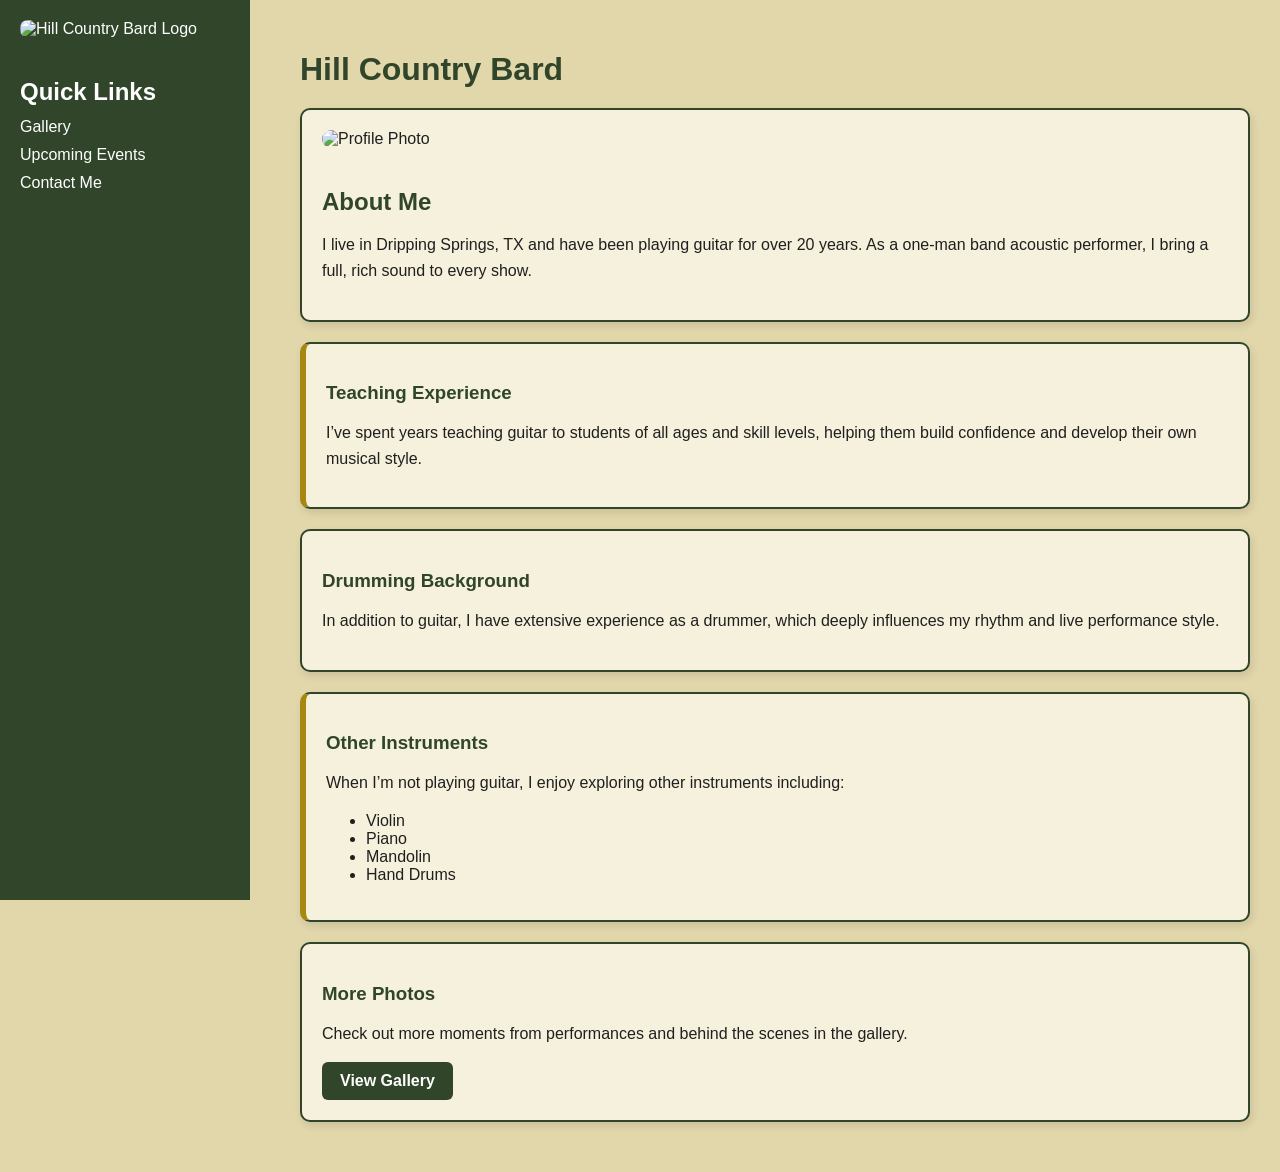
==== index.html @ 4d8c1975 "Create index.html" ====
<!DOCTYPE html>
<html lang="en">
<head>
    <meta charset="UTF-8">
    <meta name="viewport" content="width=device-width, initial-scale=1.0">
    <title>Hill Country Bard</title>

    <!-- Link to CSS -->
    <link rel="stylesheet" href="main.css">

    <style>
        /* Page-specific layout */

        .layout {
            display: flex;
        }

        /* LEFT SIDEBAR */
        .sidebar {
            width: 250px;
            height: 100vh;
            position: fixed;
            top: 0;
            left: 0;
            background-color: var(--primary-color);
            color: var(--light-text);
            padding: 20px;
            box-sizing: border-box;
        }

        .sidebar img {
            width: 100%;
            border-radius: 8px;
            margin-bottom: 20px;
        }

        .sidebar h2 {
            color: var(--light-text);
            margin-top: 20px;
        }

        .sidebar a {
            display: block;
            color: var(--light-text);
            text-decoration: none;
            margin: 10px 0;
        }

        .sidebar a:hover {
            text-decoration: underline;
        }

        /* RIGHT CONTENT */
        .content {
            margin-left: 270px;
            padding: 30px;
        }

        .profile-img {
            max-width: 200px;
            border-radius: 10px;
            margin-bottom: 20px;
        }
    </style>
</head>

<body>

    <div class="layout">

        <!-- SIDEBAR -->
        <div class="sidebar">
            <img src="images/logo.png" alt="Hill Country Bard Logo">

            <h2>Quick Links</h2>
            <a href="gallery.html">Gallery</a>
            <a href="upcomingevents.html">Upcoming Events</a>
            <a href="contactme.html">Contact Me</a>
        </div>

        <!-- MAIN CONTENT -->
        <div class="content container">

            <h1>Hill Country Bard</h1>

            <div class="box">
                <img src="images/profile.png" alt="Profile Photo" class="profile-img">
                <h2>About Me</h2>
                <p>
                    I live in Dripping Springs, TX and have been playing guitar for over 20 years.
                    As a one-man band acoustic performer, I bring a full, rich sound to every show.
                </p>
            </div>

            <div class="box box-accent">
                <h3>Teaching Experience</h3>
                <p>
                    I’ve spent years teaching guitar to students of all ages and skill levels,
                    helping them build confidence and develop their own musical style.
                </p>
            </div>

            <div class="box">
                <h3>Drumming Background</h3>
                <p>
                    In addition to guitar, I have extensive experience as a drummer, which
                    deeply influences my rhythm and live performance style.
                </p>
            </div>

            <div class="box box-accent">
                <h3>Other Instruments</h3>
                <p>
                    When I’m not playing guitar, I enjoy exploring other instruments including:
                </p>
                <ul>
                    <li>Violin</li>
                    <li>Piano</li>
                    <li>Mandolin</li>
                    <li>Hand Drums</li>
                </ul>
            </div>

            <div class="box">
                <h3>More Photos</h3>
                <p>
                    Check out more moments from performances and behind the scenes in the gallery.
                </p>
                <a href="gallery.html" class="button">View Gallery</a>
            </div>

        </div>

    </div>

</body>
</html>
---- main.css ----
/* =========================
   COLOR VARIABLES
   ========================= */
:root {
    --bg-color: #E2D6AB;
    --primary-color: #304529;
    --accent-color: #A68710;

    --text-color: #1f1f1f;
    --light-text: #ffffff;

    --box-bg: #f5f1dc;
    --border-color: #304529;
}

/* =========================
   GLOBAL STYLES
   ========================= */
body {
    margin: 0;
    padding: 0;
    font-family: "Helvetica Neue", Arial, sans-serif;
    background-color: var(--bg-color);
    color: var(--text-color);
}

/* =========================
   TYPOGRAPHY
   ========================= */
h1, h2, h3 {
    color: var(--primary-color);
    margin-bottom: 0.5em;
}

p {
    line-height: 1.6;
}

/* =========================
   CONTAINER / LAYOUT
   ========================= */
.container {
    width: 90%;
    max-width: 1100px;
    margin: 0 auto;
}

/* =========================
   HEADER / NAV
   ========================= */
.header {
    background-color: var(--primary-color);
    color: var(--light-text);
    padding: 20px;
    text-align: center;
}

.nav {
    background-color: var(--accent-color);
    padding: 10px;
    display: flex;
    justify-content: center;
    gap: 20px;
}

.nav a {
    color: var(--light-text);
    text-decoration: none;
    font-weight: bold;
}

.nav a:hover {
    text-decoration: underline;
}

/* =========================
   CONTENT BOXES (DIVS)
   ========================= */
.box {
    background-color: var(--box-bg);
    border: 2px solid var(--border-color);
    border-radius: 10px;
    padding: 20px;
    margin: 20px 0;
    box-shadow: 2px 4px 8px rgba(0, 0, 0, 0.1);
}

/* Highlighted box (accent usage) */
.box-accent {
    border-left: 6px solid var(--accent-color);
}

/* =========================
   BUTTONS
   ========================= */
.button {
    display: inline-block;
    padding: 10px 18px;
    background-color: var(--primary-color);
    color: var(--light-text);
    border-radius: 6px;
    text-decoration: none;
    font-weight: bold;
}

.button:hover {
    background-color: var(--accent-color);
}

/* =========================
   FOOTER
   ========================= */
.footer {
    background-color: var(--primary-color);
    color: var(--light-text);
    text-align: center;
    padding: 15px;
    margin-top: 40px;
}

/* =========================
   FLEX UTILITIES
   ========================= */
.flex {
    display: flex;
    gap: 20px;
}

.flex-column {
    flex-direction: column;
}

.flex-center {
    justify-content: center;
    align-items: center;
}

/* =========================
   RESPONSIVE DESIGN
   ========================= */
@media (max-width: 768px) {
    .flex {
        flex-direction: column;
    }

    .nav {
        flex-direction: column;
        align-items: center;
    }
}
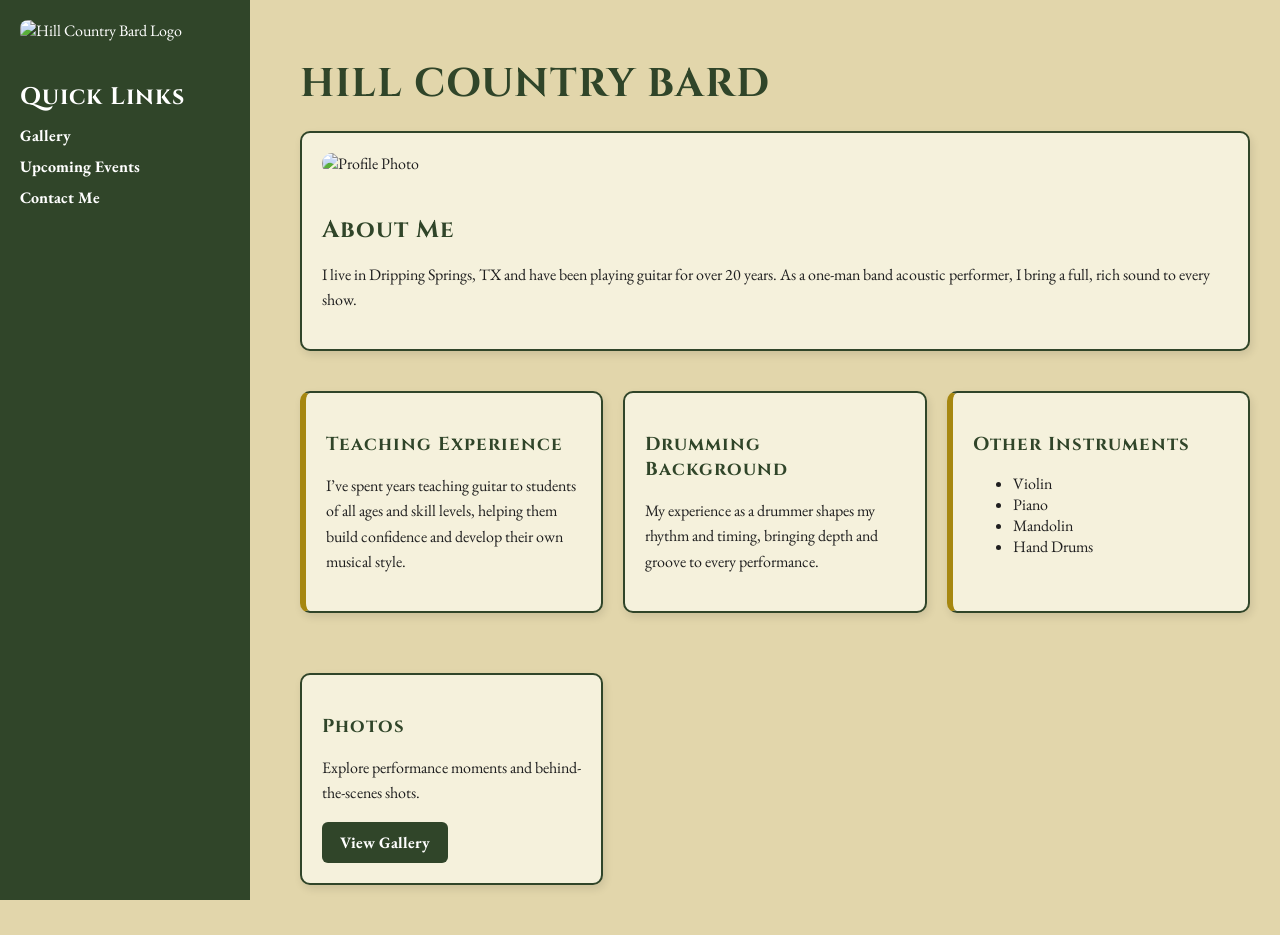
==== commit b20312c2: "Update index.html" ====
--- a/index.html
+++ b/index.html
@@ -5,92 +5,49 @@
     <meta name="viewport" content="width=device-width, initial-scale=1.0">
     <title>Hill Country Bard</title>
 
-    <!-- Link to CSS -->
     <link rel="stylesheet" href="main.css">
 
     <style>
-        /* Page-specific layout */
-
-        .layout {
-            display: flex;
-        }
-
-        /* LEFT SIDEBAR */
-        .sidebar {
-            width: 250px;
-            height: 100vh;
-            position: fixed;
-            top: 0;
-            left: 0;
-            background-color: var(--primary-color);
-            color: var(--light-text);
-            padding: 20px;
-            box-sizing: border-box;
-        }
-
-        .sidebar img {
-            width: 100%;
-            border-radius: 8px;
-            margin-bottom: 20px;
-        }
-
-        .sidebar h2 {
-            color: var(--light-text);
-            margin-top: 20px;
-        }
-
-        .sidebar a {
-            display: block;
-            color: var(--light-text);
-            text-decoration: none;
-            margin: 10px 0;
-        }
-
-        .sidebar a:hover {
-            text-decoration: underline;
-        }
-
-        /* RIGHT CONTENT */
-        .content {
-            margin-left: 270px;
-            padding: 30px;
-        }
-
-        .profile-img {
-            max-width: 200px;
-            border-radius: 10px;
-            margin-bottom: 20px;
+        /* Tile grid layout */
+        .tile-grid {
+            display: grid;
+            grid-template-columns: repeat(auto-fit, minmax(250px, 1fr));
+            gap: 20px;
         }
     </style>
 </head>
 
 <body>
 
-    <div class="layout">
+<div class="layout">
 
-        <!-- SIDEBAR -->
-        <div class="sidebar">
-            <img src="images/logo.png" alt="Hill Country Bard Logo">
+    <!-- SIDEBAR -->
+    <div class="sidebar">
+        <img src="images/logo.png" alt="Hill Country Bard Logo">
 
-            <h2>Quick Links</h2>
-            <a href="gallery.html">Gallery</a>
-            <a href="upcomingevents.html">Upcoming Events</a>
-            <a href="contactme.html">Contact Me</a>
+        <h2>Quick Links</h2>
+        <a href="gallery.html">Gallery</a>
+        <a href="upcomingevents.html">Upcoming Events</a>
+        <a href="contactme.html">Contact Me</a>
+    </div>
+
+    <!-- MAIN CONTENT -->
+    <div class="content">
+
+        <h1>Hill Country Bard</h1>
+
+        <!-- ABOUT ME (unchanged) -->
+        <div class="box">
+            <img src="images/profile.png" alt="Profile Photo" class="profile-img">
+            <h2>About Me</h2>
+            <p>
+                I live in Dripping Springs, TX and have been playing guitar for over 20 years.
+                As a one-man band acoustic performer, I bring a full, rich sound to every show.
+            </p>
         </div>
 
-        <!-- MAIN CONTENT -->
-        <div class="content container">
-
-            <h1>Hill Country Bard</h1>
-
-            <div class="box">
-                <img src="images/profile.png" alt="Profile Photo" class="profile-img">
-                <h2>About Me</h2>
-                <p>
-                    I live in Dripping Springs, TX and have been playing guitar for over 20 years.
-                    As a one-man band acoustic performer, I bring a full, rich sound to every show.
-                </p>
-            </div>
+        <!-- TILE SECTION -->
+        <div class="tile-grid">
 
             <div class="box box-accent">
                 <h3>Teaching Experience</h3>
@@ -103,16 +60,13 @@
             <div class="box">
                 <h3>Drumming Background</h3>
                 <p>
-                    In addition to guitar, I have extensive experience as a drummer, which
-                    deeply influences my rhythm and live performance style.
+                    My experience as a drummer shapes my rhythm and timing,
+                    bringing depth and groove to every performance.
                 </p>
             </div>
 
             <div class="box box-accent">
                 <h3>Other Instruments</h3>
-                <p>
-                    When I’m not playing guitar, I enjoy exploring other instruments including:
-                </p>
                 <ul>
                     <li>Violin</li>
                     <li>Piano</li>
@@ -122,10 +76,8 @@
             </div>
 
             <div class="box">
-                <h3>More Photos</h3>
-                <p>
-                    Check out more moments from performances and behind the scenes in the gallery.
-                </p>
+                <h3>Photos</h3>
+                <p>Explore performance moments and behind-the-scenes shots.</p>
                 <a href="gallery.html" class="button">View Gallery</a>
             </div>
 
@@ -133,5 +85,7 @@
 
     </div>
 
+</div>
+
 </body>
 </html>
--- a/main.css
+++ b/main.css
@@ -1,5 +1,10 @@
 /* =========================
-   COLOR VARIABLES
+   GOOGLE FONTS (Renaissance Style)
+   ========================= */
+@import url('https://fonts.googleapis.com/css2?family=Cinzel:wght@400;600;700&family=EB+Garamond:wght@400;500&display=swap');
+
+/* =========================
+   COLOR & FONT VARIABLES
    ========================= */
 :root {
     --bg-color: #E2D6AB;
@@ -11,6 +16,9 @@
 
     --box-bg: #f5f1dc;
     --border-color: #304529;
+
+    --header-font: 'Cinzel', serif;
+    --body-font: 'EB Garamond', serif;
 }
 
 /* =========================
@@ -19,7 +27,7 @@
 body {
     margin: 0;
     padding: 0;
-    font-family: "Helvetica Neue", Arial, sans-serif;
+    font-family: var(--body-font);
     background-color: var(--bg-color);
     color: var(--text-color);
 }
@@ -28,8 +36,15 @@
    TYPOGRAPHY
    ========================= */
 h1, h2, h3 {
+    font-family: var(--header-font);
     color: var(--primary-color);
     margin-bottom: 0.5em;
+    letter-spacing: 1px;
+}
+
+h1 {
+    font-size: 2.5rem;
+    text-transform: uppercase;
 }
 
 p {
@@ -37,44 +52,63 @@
 }
 
 /* =========================
-   CONTAINER / LAYOUT
+   LAYOUT STRUCTURE
    ========================= */
-.container {
-    width: 90%;
-    max-width: 1100px;
-    margin: 0 auto;
+.layout {
+    display: flex;
 }
 
 /* =========================
-   HEADER / NAV
+   SIDEBAR (FIXED LEFT COLUMN)
    ========================= */
-.header {
+.sidebar {
+    width: 250px;
+    height: 100vh;
+    position: fixed;
+    top: 0;
+    left: 0;
     background-color: var(--primary-color);
     color: var(--light-text);
     padding: 20px;
-    text-align: center;
+    box-sizing: border-box;
 }
 
-.nav {
-    background-color: var(--accent-color);
-    padding: 10px;
-    display: flex;
-    justify-content: center;
-    gap: 20px;
+.sidebar img {
+    width: 100%;
+    border-radius: 8px;
+    margin-bottom: 20px;
 }
 
-.nav a {
+.sidebar h2 {
+    font-family: var(--header-font);
+    color: var(--light-text);
+    letter-spacing: 1px;
+    margin-top: 20px;
+}
+
+.sidebar a {
+    display: block;
     color: var(--light-text);
     text-decoration: none;
+    margin: 10px 0;
     font-weight: bold;
 }
 
-.nav a:hover {
+.sidebar a:hover {
     text-decoration: underline;
 }
 
 /* =========================
-   CONTENT BOXES (DIVS)
+   MAIN CONTENT (RIGHT SIDE)
+   ========================= */
+.content {
+    margin-left: 270px;
+    padding: 30px;
+    max-width: 1100px;
+}
+
+/* =========================
+   CONTENT BOXES
    ========================= */
 .box {
     background-color: var(--box-bg);
@@ -85,9 +119,17 @@
     box-shadow: 2px 4px 8px rgba(0, 0, 0, 0.1);
 }
 
-/* Highlighted box (accent usage) */
 .box-accent {
     border-left: 6px solid var(--accent-color);
+}
+
+/* =========================
+   IMAGES
+   ========================= */
+.profile-img {
+    max-width: 200px;
+    border-radius: 10px;
+    margin-bottom: 20px;
 }
 
 /* =========================
@@ -105,17 +147,6 @@
 
 .button:hover {
     background-color: var(--accent-color);
-}
-
-/* =========================
-   FOOTER
-   ========================= */
-.footer {
-    background-color: var(--primary-color);
-    color: var(--light-text);
-    text-align: center;
-    padding: 15px;
-    margin-top: 40px;
 }
 
 /* =========================
@@ -139,12 +170,17 @@
    RESPONSIVE DESIGN
    ========================= */
 @media (max-width: 768px) {
+    .sidebar {
+        position: relative;
+        width: 100%;
+        height: auto;
+    }
+
+    .content {
+        margin-left: 0;
+    }
+
     .flex {
         flex-direction: column;
     }
-
-    .nav {
-        flex-direction: column;
-        align-items: center;
-    }
 }
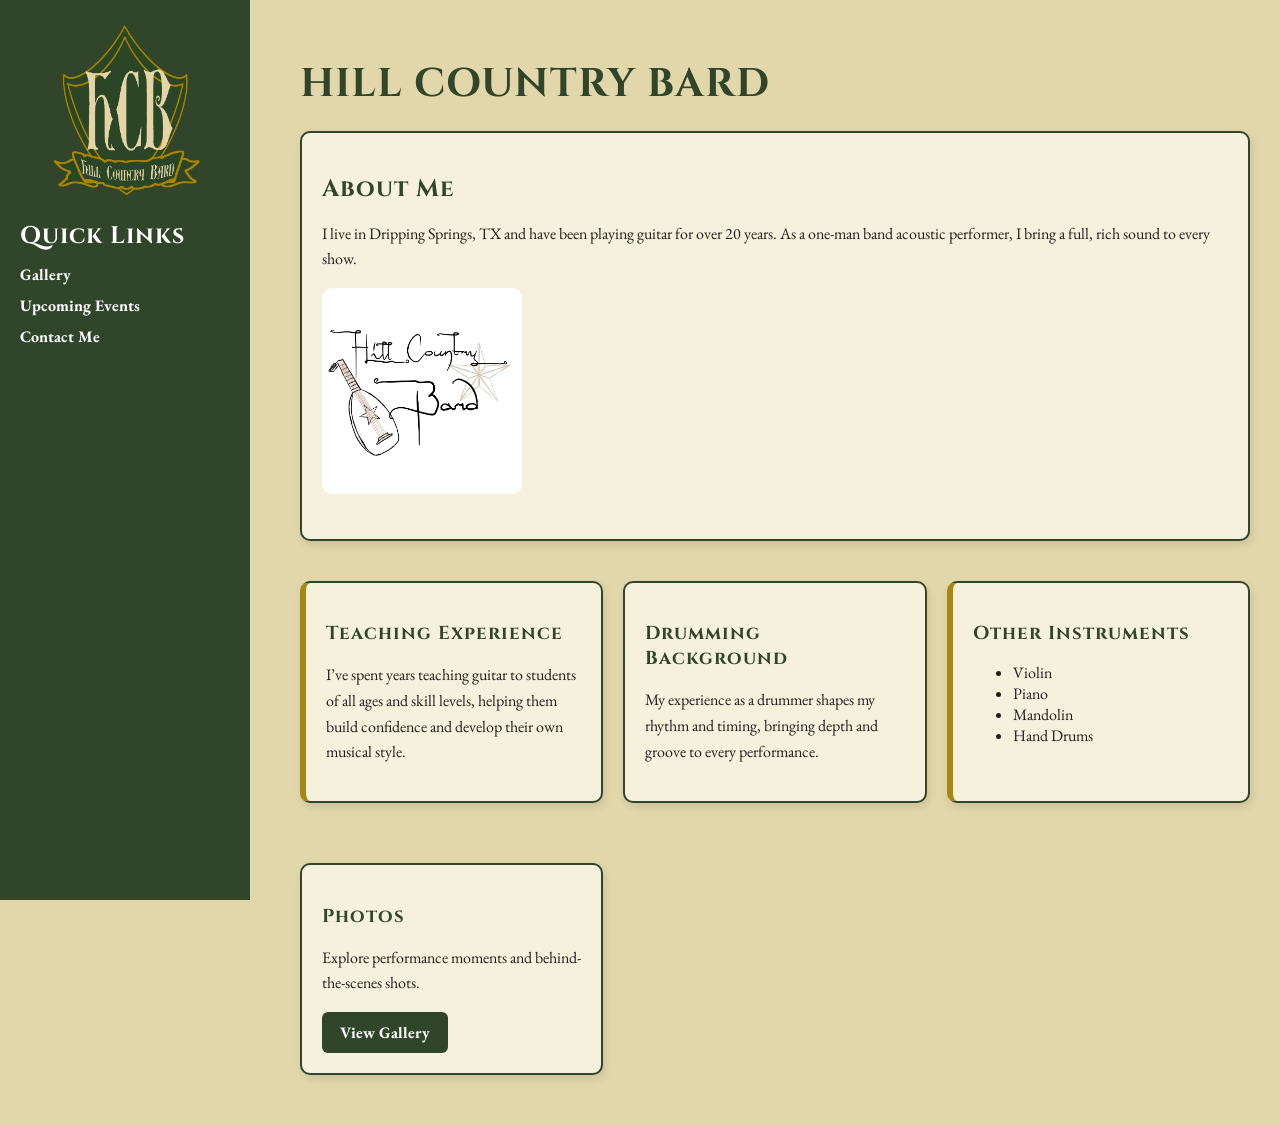
==== commit 72d438a4: "Update index.html" ====
--- a/index.html
+++ b/index.html
@@ -36,15 +36,20 @@
 
         <h1>Hill Country Bard</h1>
 
-        <!-- ABOUT ME (unchanged) -->
-        <div class="box">
-            <img src="images/profile.png" alt="Profile Photo" class="profile-img">
-            <h2>About Me</h2>
-            <p>
-                I live in Dripping Springs, TX and have been playing guitar for over 20 years.
-                As a one-man band acoustic performer, I bring a full, rich sound to every show.
-            </p>
-        </div>
+        <!-- ABOUT ME section -->
+        <div class="box about-me">
+
+    <div class="about-text">
+        <h2>About Me</h2>
+        <p>
+            I live in Dripping Springs, TX and have been playing guitar for over 20 years.
+            As a one-man band acoustic performer, I bring a full, rich sound to every show.
+        </p>
+    </div>
+
+    <img src="images/profile.png" alt="Profile Photo" class="profile-img">
+
+</div>
 
         <!-- TILE SECTION -->
         <div class="tile-grid">
--- a/main.css
+++ b/main.css
@@ -1,10 +1,10 @@
 /* =========================
-   GOOGLE FONTS (Renaissance Style)
+   GOOGLE FONTS (Renaissance Theme)
    ========================= */
 @import url('https://fonts.googleapis.com/css2?family=Cinzel:wght@400;600;700&family=EB+Garamond:wght@400;500&display=swap');
 
 /* =========================
-   COLOR & FONT VARIABLES
+   COLOR + FONT VARIABLES
    ========================= */
 :root {
     --bg-color: #E2D6AB;
@@ -22,8 +22,12 @@
 }
 
 /* =========================
-   GLOBAL STYLES
+   GLOBAL RESET
    ========================= */
+* {
+    box-sizing: border-box;
+}
+
 body {
     margin: 0;
     padding: 0;
@@ -38,8 +42,8 @@
 h1, h2, h3 {
     font-family: var(--header-font);
     color: var(--primary-color);
+    letter-spacing: 1px;
     margin-bottom: 0.5em;
-    letter-spacing: 1px;
 }
 
 h1 {
@@ -52,14 +56,14 @@
 }
 
 /* =========================
-   LAYOUT STRUCTURE
+   LAYOUT WRAPPER
    ========================= */
 .layout {
     display: flex;
 }
 
 /* =========================
-   SIDEBAR (FIXED LEFT COLUMN)
+   SIDEBAR (FIXED LEFT)
    ========================= */
 .sidebar {
     width: 250px;
@@ -67,22 +71,27 @@
     position: fixed;
     top: 0;
     left: 0;
+
     background-color: var(--primary-color);
     color: var(--light-text);
+
     padding: 20px;
-    box-sizing: border-box;
+    overflow-y: auto;
 }
 
+/* Logo FIX (prevents giant image issue) */
 .sidebar img {
     width: 100%;
+    max-width: 180px;
+    height: auto;
+    display: block;
+    margin: 0 auto 20px auto;
     border-radius: 8px;
-    margin-bottom: 20px;
 }
 
 .sidebar h2 {
     font-family: var(--header-font);
     color: var(--light-text);
-    letter-spacing: 1px;
     margin-top: 20px;
 }
 
@@ -99,7 +108,7 @@
 }
 
 /* =========================
-   MAIN CONTENT (RIGHT SIDE)
+   MAIN CONTENT AREA
    ========================= */
 .content {
     margin-left: 270px;
@@ -108,7 +117,7 @@
 }
 
 /* =========================
-   CONTENT BOXES
+   BOX COMPONENTS
    ========================= */
 .box {
     background-color: var(--box-bg);
@@ -116,6 +125,7 @@
     border-radius: 10px;
     padding: 20px;
     margin: 20px 0;
+
     box-shadow: 2px 4px 8px rgba(0, 0, 0, 0.1);
 }
 
@@ -124,10 +134,12 @@
 }
 
 /* =========================
-   IMAGES
+   PROFILE IMAGE
    ========================= */
 .profile-img {
     max-width: 200px;
+    width: 100%;
+    height: auto;
     border-radius: 10px;
     margin-bottom: 20px;
 }
@@ -150,26 +162,19 @@
 }
 
 /* =========================
-   FLEX UTILITIES
+   TILE GRID (ABOUT SECTIONS)
    ========================= */
-.flex {
-    display: flex;
+.tile-grid {
+    display: grid;
+    grid-template-columns: repeat(auto-fit, minmax(250px, 1fr));
     gap: 20px;
-}
-
-.flex-column {
-    flex-direction: column;
-}
-
-.flex-center {
-    justify-content: center;
-    align-items: center;
 }
 
 /* =========================
    RESPONSIVE DESIGN
    ========================= */
 @media (max-width: 768px) {
+
     .sidebar {
         position: relative;
         width: 100%;
@@ -180,7 +185,7 @@
         margin-left: 0;
     }
 
-    .flex {
-        flex-direction: column;
+    .tile-grid {
+        grid-template-columns: 1fr;
     }
 }
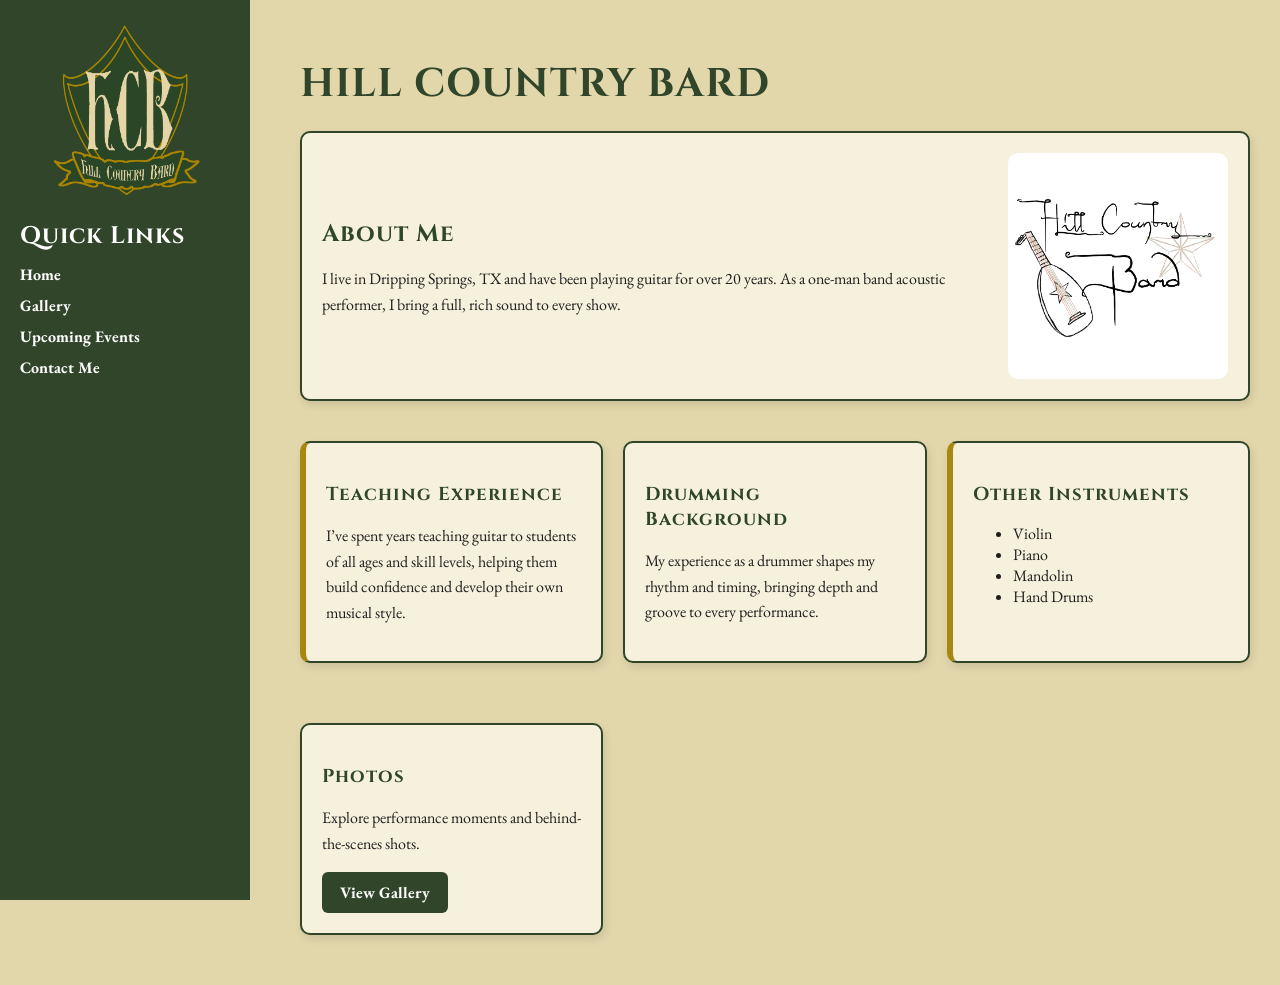
==== commit f6a65fa5: "Update index.html" ====
--- a/index.html
+++ b/index.html
@@ -26,6 +26,7 @@
         <img src="images/logo.png" alt="Hill Country Bard Logo">
 
         <h2>Quick Links</h2>
+        <a href="index.html">Home</a>
         <a href="gallery.html">Gallery</a>
         <a href="upcomingevents.html">Upcoming Events</a>
         <a href="contactme.html">Contact Me</a>
--- a/main.css
+++ b/main.css
@@ -132,7 +132,27 @@
 .box-accent {
     border-left: 6px solid var(--accent-color);
 }
-
+.about-me {
+    display: flex;
+    align-items: center;
+    justify-content: space-between;
+    gap: 20px;
+}
+
+/* Text side */
+.about-text {
+    flex: 1;
+}
+
+/* Image side */
+.about-me .profile-img {
+    max-width: 220px;
+    width: 100%;
+    height: auto;
+    border-radius: 10px;
+    margin-bottom: 0;
+    flex-shrink: 0;
+}
 /* =========================
    PROFILE IMAGE
    ========================= */
@@ -188,4 +208,12 @@
     .tile-grid {
         grid-template-columns: 1fr;
     }
-}
+       .about-me {
+        flex-direction: column;
+        text-align: center;
+    }
+
+    .about-me .profile-img {
+        max-width: 200px;
+    }
+}
